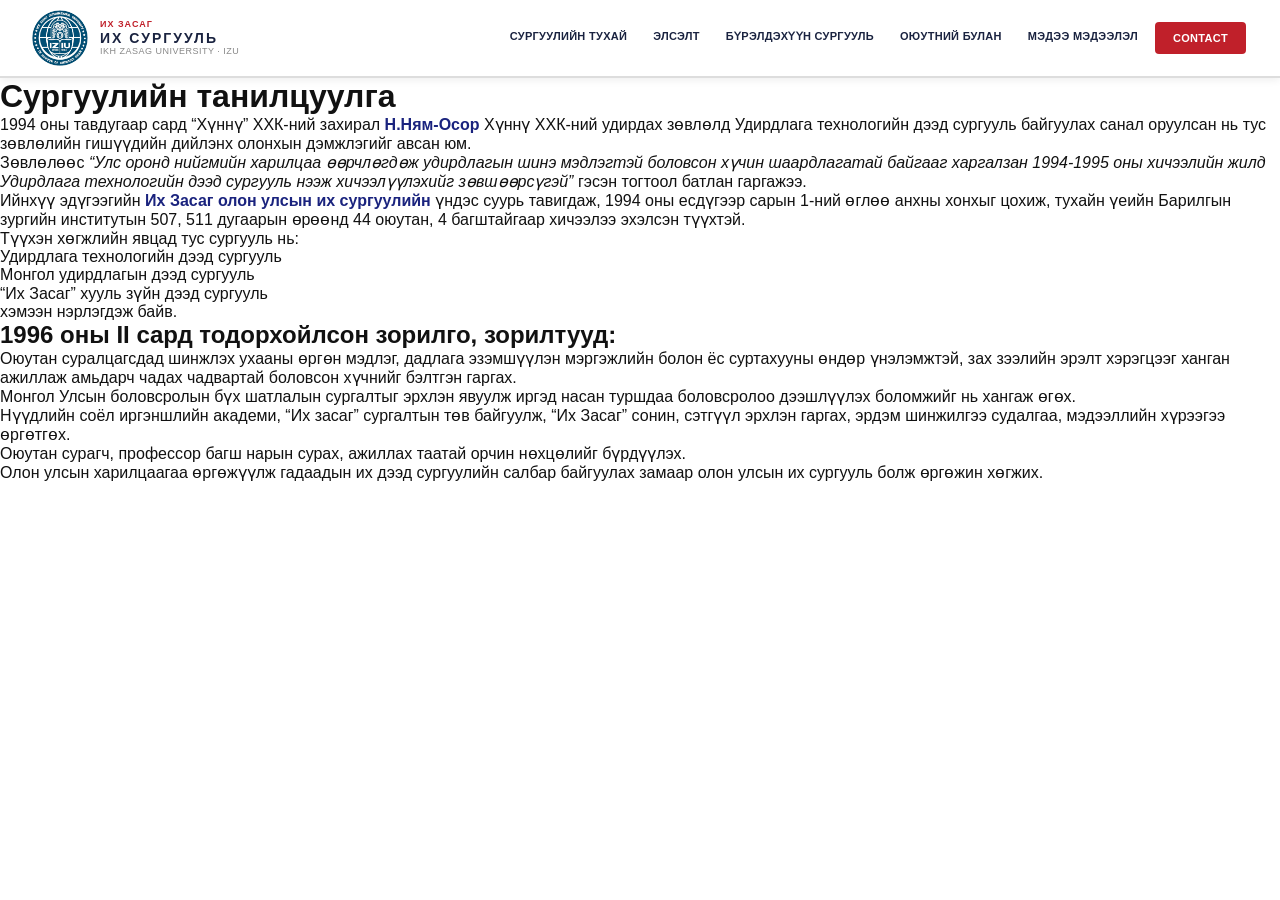
==== bureldehuun surguul.html @ c8da53c2 "Add files via upload" ====
<!DOCTYPE html>
<html lang="en">
<head>
    <meta charset="UTF-8">
    <meta name="viewport" content="width=device-width, initial-scale=1.0">
    <title>Document</title>
    <link rel="stylesheet" href="style.css">
</head>
<body>
    <nav>
  <a class="logo-area" href="index.html">
    <div class="logo-circle">
     <img src="IKH ZASAG.png" alt="ИХ ЗАСАГ УНИВЕРСИТЕТ">
    </div>
    <div class="logo-text-block">
      <div class="l1">ИХ ЗАСАГ</div>
      <div class="l2">ИХ СУРГУУЛЬ</div>
      <div class="l3">IKH ZASAG UNIVERSITY · IZU</div>
    </div>
  </a>
  <ul class="nav-links">
    <li><a href="surguuliin tuhai.html">Сургуулийн тухай</a></li>
    <li><a href="elselt.html">Элсэлт</a></li>
    <li><a href="bureldehuun surguul.html">Бүрэлдэхүүн сургууль</a></li>
    <li><a href="oyutniin bulan.html">Оюутний булан</a></li>
    <li><a href="medee medeelel.html">Мэдээ мэдээлэл</a></li>
    <li><a href="contact.html" class="nav-contact">Contact</a></li>
  </ul>
</nav>
<div class="tuhai-content">
    <h1>Сургуулийн танилцуулга</h1>

    <p>
        1994 оны тавдугаар сард “Хүннү” ХХК-ний захирал <span class="highlight">Н.Ням-Осор</span> Хүннү ХХК-ний удирдах зөвлөлд Удирдлага технологийн дээд сургууль байгуулах санал оруулсан нь тус зөвлөлийн гишүүдийн дийлэнх олонхын дэмжлэгийг авсан юм.
    </p>

    <p>
        Зөвлөлөөс <em>“Улс оронд нийгмийн харилцаа өөрчлөгдөж удирдлагын шинэ мэдлэгтэй боловсон хүчин шаардлагатай байгааг харгалзан 1994-1995 оны хичээлийн жилд Удирдлага технологийн дээд сургууль нээж хичээлүүлэхийг зөвшөөрсүгэй”</em> гэсэн тогтоол батлан гаргажээ.
    </p>

    <p>
        Ийнхүү эдүгээгийн <span class="highlight">Их Засаг олон улсын их сургуулийн</span> үндэс суурь тавигдаж, 1994 оны есдүгээр сарын 1-ний өглөө анхны хонхыг цохиж, тухайн үеийн Барилгын зургийн институтын 507, 511 дугаарын өрөөнд 44 оюутан, 4 багштайгаар хичээлээ эхэлсэн түүхтэй.
    </p>

    <p>
        Түүхэн хөгжлийн явцад тус сургууль нь:
        <ul>
            <li>Удирдлага технологийн дээд сургууль</li>
            <li>Монгол удирдлагын дээд сургууль</li>
            <li>“Их Засаг” хууль зүйн дээд сургууль</li>
        </ul>
        хэмээн нэрлэгдэж байв.
    </p>

    <h2>1996 оны II сард тодорхойлсон зорилго, зорилтууд:</h2>

    <ul>
        <li>Оюутан суралцагсдад шинжлэх ухааны өргөн мэдлэг, дадлага эзэмшүүлэн мэргэжлийн болон ёс суртахууны өндөр үнэлэмжтэй, зах зээлийн эрэлт хэрэгцээг ханган ажиллаж амьдарч чадах чадвартай боловсон хүчнийг бэлтгэн гаргах.</li>
        <li>Монгол Улсын боловсролын бүх шатлалын сургалтыг эрхлэн явуулж иргэд насан туршдаа боловсролоо дээшлүүлэх боломжийг нь хангаж өгөх.</li>
        <li>Нүүдлийн соёл иргэншлийн академи, “Их засаг” сургалтын төв байгуулж, “Их Засаг” сонин, сэтгүүл эрхлэн гаргах, эрдэм шинжилгээ судалгаа, мэдээллийн хүрээгээ өргөтгөх.</li>
        <li>Оюутан сурагч, профессор багш нарын сурах, ажиллах таатай орчин нөхцөлийг бүрдүүлэх.</li>
        <li>Олон улсын харилцаагаа өргөжүүлж гадаадын их дээд сургуулийн салбар байгуулах замаар олон улсын их сургууль болж өргөжин хөгжих.</li>
    </ul>
</div>
</body>
</html>
---- style.css ----
* { margin:0; padding:0; box-sizing:border-box; }
body { font-family:'Montserrat',sans-serif; color:#111; background:#fff; overflow-x:hidden; }

/* NAV */
nav {
  display:flex; align-items:center; justify-content:space-between;
  padding:0 30px; background:#fff; border-bottom:2px solid #ddd;
  box-shadow:0 2px 8px rgba(0,0,0,.07); position:sticky; top:0; z-index:100;
}
.logo-area { display:flex; align-items:center; gap:10px; padding:8px 0; text-decoration:none; }
.logo-circle {
  width:60px; height:60px; 
}
.logo-circle img { width:60px; height:px; }
.logo-text-block { line-height:1.2; }
.logo-text-block .l1 { font-size:9px; color:#c0202a; font-weight:700; letter-spacing:1px; }
.logo-text-block .l2 { font-size:14px; font-weight:900; color:#1a2340; letter-spacing:2px; }
.logo-text-block .l3 { font-size:9px; color:#888; letter-spacing:.5px; }
.nav-links { display:flex; list-style:none; gap:0; }
.nav-links a {
  display:block; padding:18px 13px; text-decoration:none;
  color:#1a2340; font-size:11px; font-weight:700; letter-spacing:.3px;
  text-transform:uppercase; border-bottom:3px solid transparent;
  transition:color .2s, border-color .2s;
}
.nav-links a:hover { color:#c0202a; border-bottom-color:#c0202a; }
.nav-contact { background:#c0202a !important; color:#fff !important; padding:10px 18px !important; border-radius:4px; margin:10px 4px; border:none !important; }
.nav-contact:hover { background:#9a1520 !important; }

/* HERO */
.hero { display:flex; height:390px; overflow:hidden; }
.hero-left {
  flex:1; background:#fff;
  display:flex; flex-direction:column; justify-content:center;
  padding:50px 50px 50px 50px;
}
.hero-title {
  font-size:36px; font-weight:900; color:#1a2340;
  line-height:1.1; letter-spacing:-1px; margin-bottom:28px;
}
.hero-title span { display:block; }
.btn-enroll {
  display:inline-block; background:#f0c040; color:#1a2340;
  font-size:12px; font-weight:800; padding:14px 28px; border-radius:4px;
  text-decoration:none; letter-spacing:1px; text-transform:uppercase;
  transition:background .2s; width:fit-content;
}
.btn-enroll:hover { background:#ffd840; }

.hero-right {
  flex:1.3; position:relative; overflow:hidden;
}
.hero-right img {
  width:100%; height:100%; object-fit:cover; object-position:center top;
  display:block;
}

/* PROGRAMS */
.programs { background:#f5f6f8; padding:50px 40px; }
.prog-grid { display:grid; grid-template-columns:repeat(4,1fr); gap:20px; max-width:1100px; margin:0 auto; }
.prog-card {
  background:#fff; border-radius:10px; padding:32px 20px; text-align:center;
  box-shadow:0 2px 12px rgba(0,0,0,.07);
  transition:transform .25s, box-shadow .25s; border-top:4px solid #e8eaed;
}
.prog-card:hover { transform:translateY(-5px); box-shadow:0 10px 30px rgba(0,0,0,.13); border-top-color:#c0202a; }
.prog-icon { font-size:44px; margin-bottom:16px; display:block; }
.prog-name {
  font-size:13px; font-weight:800; color:#1a2340;
  letter-spacing:.5px; text-transform:uppercase;
  margin-bottom:20px; min-height:36px;
  display:flex; align-items:center; justify-content:center;
}
.btn-more {
  display:inline-block; background:#c0202a; color:#fff;
  font-size:11px; font-weight:700; padding:9px 22px; border-radius:4px;
  text-decoration:none; letter-spacing:.5px; text-transform:lowercase;
  transition:background .2s;
}
.btn-more:hover { background:#9a1520; }

/* NEWS */
.news-section { padding:50px 40px; background:#fff; }
.sec-title {
  text-align:center; font-size:26px; font-weight:900;
  color:#1a2340; letter-spacing:1px; margin-bottom:36px;
  text-transform:uppercase;
}
.sec-title::after {
  content:''; display:block; width:50px; height:4px;
  background:#c0202a; margin:12px auto 0; border-radius:2px;
}
.news-grid { display:grid; grid-template-columns:repeat(3,1fr); gap:24px; max-width:1100px; margin:0 auto; }
.news-card {
  border-radius:10px; overflow:hidden;
  box-shadow:0 2px 12px rgba(0,0,0,.08);
  transition:transform .25s, box-shadow .25s; cursor:pointer;
}
.news-card:hover { transform:translateY(-4px); box-shadow:0 10px 28px rgba(0,0,0,.14); }
.news-img {
  height:180px; background:linear-gradient(135deg,#1a2340,#2a3a6a);
  display:flex; align-items:center; justify-content:center; position:relative;
}
.news-img-inner {
  background:rgba(255,255,255,.1); border:2px solid rgba(255,255,255,.2);
  border-radius:8px; padding:14px 20px; text-align:center;
}
.news-img-inner .uni { font-size:28px; }
.news-img-inner .tag { color:#f0c040; font-size:10px; font-weight:700; letter-spacing:2px; }
.news-label {
  position:absolute; top:10px; left:10px;
  background:#c0202a; color:#fff; font-size:9px;
  font-weight:700; padding:3px 8px; border-radius:2px; letter-spacing:1px;
}
.news-body { padding:18px; background:#fff; }
.news-date { font-size:10px; color:#999; margin-bottom:7px; font-weight:600; }
.news-title { font-size:13px; font-weight:700; color:#1a2340; line-height:1.5; }

/* FOOTER */
footer { background:#0f1625; color:rgba(255,255,255,.7); padding:50px 40px 24px; }
.footer-inner { max-width:1100px; margin:0 auto; }
.footer-grid {
  display:grid; grid-template-columns:1.5fr 1fr 1fr 1fr;
  gap:40px; border-bottom:1px solid rgba(255,255,255,.1);
  padding-bottom:36px; margin-bottom:24px;
}
.footer-logo { display:flex; align-items:center; gap:12px; margin-bottom:16px; }
.footer-logo-circle {
  width:50px; height:50px; border-radius:50%;
  display:flex; align-items:center; justify-content:center; flex-shrink:0;
  overflow:hidden;
}
.footer-logo-circle img { width:50px; height:50px; object-fit:cover; }
.footer-logo-text .m { font-size:13px; font-weight:900; color:#fff; letter-spacing:2px; }
.footer-logo-text .s { font-size:9px; color:rgba(255,255,255,.45); letter-spacing:.5px; }
.footer-dept { list-style:none; display:flex; flex-direction:column; gap:5px; }
.footer-dept li { font-size:11px; color:rgba(255,255,255,.55); padding-left:12px; position:relative; line-height:1.5; }
.footer-dept li::before { content:'•'; position:absolute; left:0; color:#c0202a; }
.fcol-title {
  font-size:11px; font-weight:800; color:#fff; letter-spacing:1px;
  text-transform:uppercase; margin-bottom:16px; padding-bottom:8px;
  border-bottom:2px solid #c0202a; display:inline-block;
}
.flinks { list-style:none; display:flex; flex-direction:column; gap:9px; }
.flinks a { color:rgba(255,255,255,.6); text-decoration:none; font-size:12px; transition:color .2s; }
.flinks a:hover { color:#f0c040; }
.fcontact { display:flex; gap:10px; margin-bottom:10px; font-size:12px; color:rgba(255,255,255,.65); }
.fcontact .ico { flex-shrink:0; }
.footer-bottom {
  display:flex; justify-content:space-between; align-items:center;
  font-size:11px; color:rgba(255,255,255,.35);
}
.footer-bottom a { color:rgba(255,255,255,.4); text-decoration:none; margin-left:16px; }

@media(max-width:900px) {
  .hero { flex-direction:column; height:auto; }
  .hero-left { padding:40px 30px; }
  .hero-right { height:260px; }
  .prog-grid { grid-template-columns:repeat(2,1fr); }
  .news-grid { grid-template-columns:1fr 1fr; }
  .footer-grid { grid-template-columns:1fr 1fr; }
  .nav-links { display:none; }
}
.tuhai body {
            font-family: 'Arial', sans-serif;
            line-height: 1.6;
            color: #333;
            max-width: 800px;
            margin: 0 auto;
            padding: 20px;
            background-color: #f9f9f9;
        }
        .tuhai container {
            background-color: #fff;
            padding: 40px;
            border-radius: 8px;
            box-shadow: 0 4px 15px rgba(0,0,0,0.1);
        }
        .tuhai h1 {
            color: #1a237e;
            text-align: center;
            border-bottom: 2px solid #1a237e;
            padding-bottom: 10px;
        }
        .tuhai h2 {
            color: #c62828;
            margin-top: 30px;
            font-size: 1.4em;
        }
        .tuhai p {
            margin-bottom: 15px;
            text-align: justify;
        }
        .tuhai ul {
            list-style-type: none;
            padding: 0;
        }
        .tuhai li {
            background: #f1f1f1;
            margin-bottom: 10px;
            padding: 15px;
            border-left: 5px solid #1a237e;
            border-radius: 4px;
        }
        .highlight {
            font-weight: bold;
            color: #1a237e;
        }
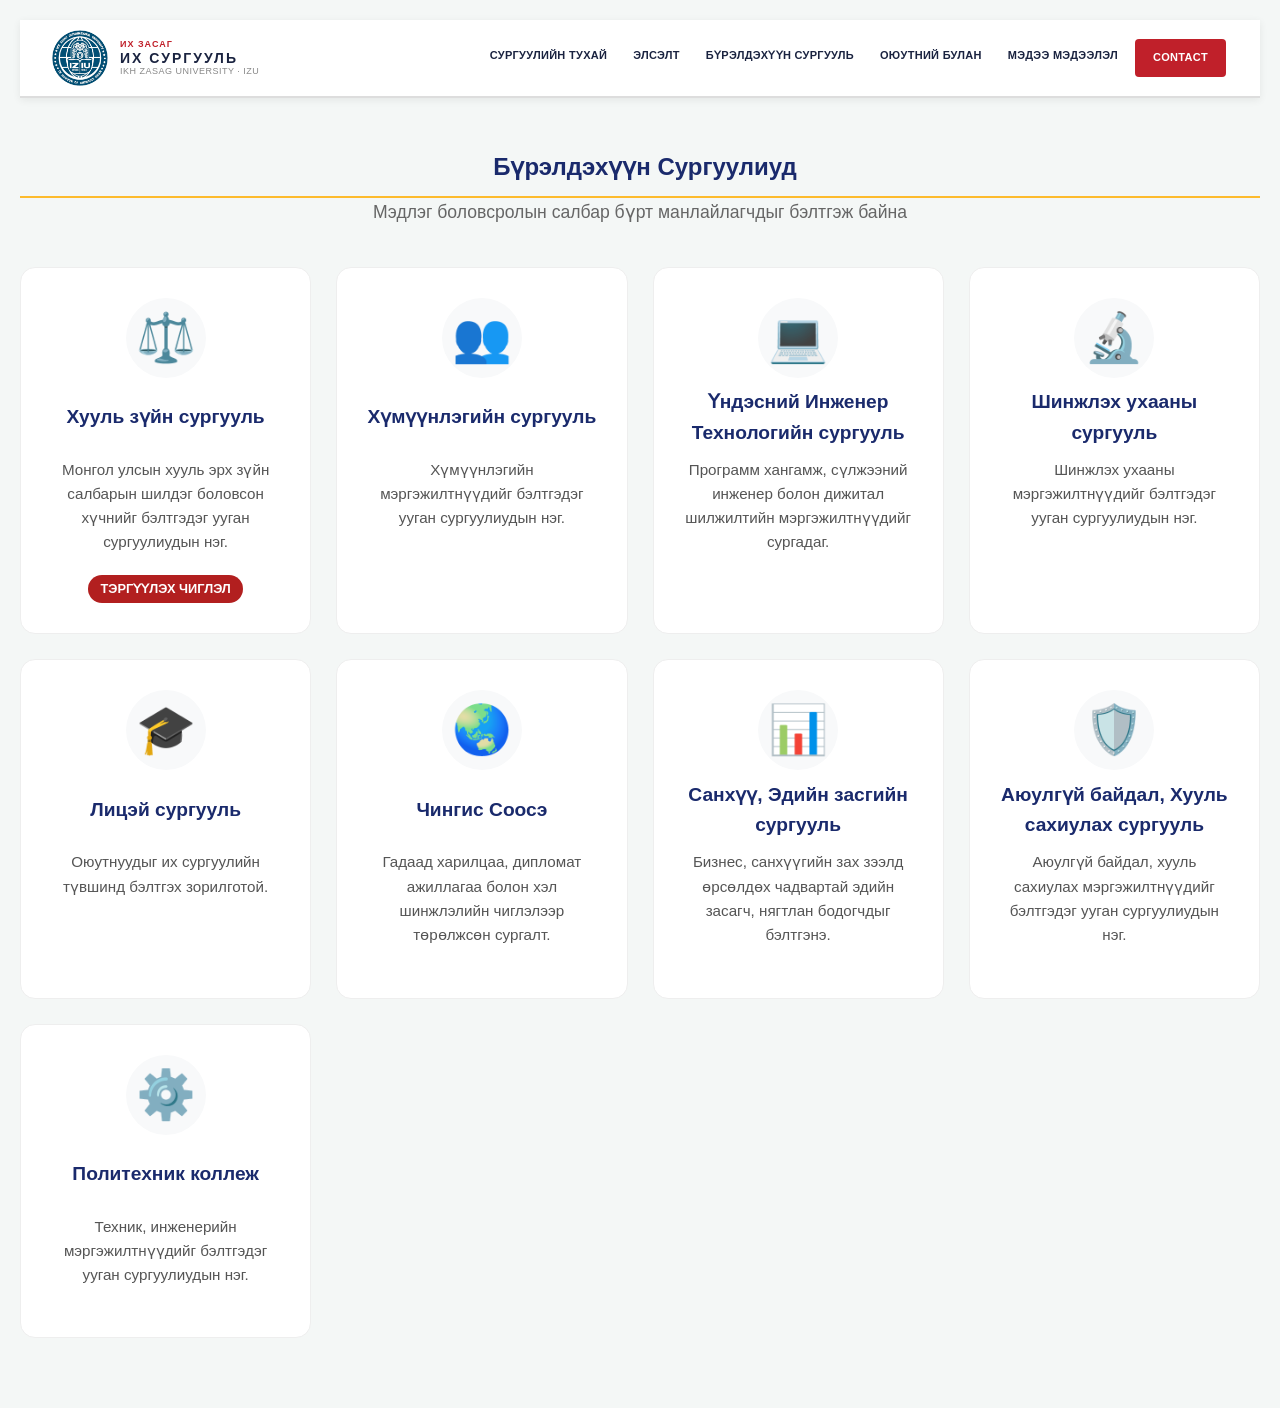
==== commit d3355c8e: "Add files via upload" ====
--- a/bureldehuun surguul.html
+++ b/bureldehuun surguul.html
@@ -27,40 +27,64 @@
     <li><a href="contact.html" class="nav-contact">Contact</a></li>
   </ul>
 </nav>
-<div class="tuhai-content">
-    <h1>Сургуулийн танилцуулга</h1>
+<section class="departments-section">
+    <div class="section-title">
+        <h2><span class="icon"></span> Бүрэлдэхүүн Сургуулиуд</h2>
+        <p>Мэдлэг боловсролын салбар бүрт манлайлагчдыг бэлтгэж байна</p>
+    </div>
 
-    <p>
-        1994 оны тавдугаар сард “Хүннү” ХХК-ний захирал <span class="highlight">Н.Ням-Осор</span> Хүннү ХХК-ний удирдах зөвлөлд Удирдлага технологийн дээд сургууль байгуулах санал оруулсан нь тус зөвлөлийн гишүүдийн дийлэнх олонхын дэмжлэгийг авсан юм.
-    </p>
-
-    <p>
-        Зөвлөлөөс <em>“Улс оронд нийгмийн харилцаа өөрчлөгдөж удирдлагын шинэ мэдлэгтэй боловсон хүчин шаардлагатай байгааг харгалзан 1994-1995 оны хичээлийн жилд Удирдлага технологийн дээд сургууль нээж хичээлүүлэхийг зөвшөөрсүгэй”</em> гэсэн тогтоол батлан гаргажээ.
-    </p>
-
-    <p>
-        Ийнхүү эдүгээгийн <span class="highlight">Их Засаг олон улсын их сургуулийн</span> үндэс суурь тавигдаж, 1994 оны есдүгээр сарын 1-ний өглөө анхны хонхыг цохиж, тухайн үеийн Барилгын зургийн институтын 507, 511 дугаарын өрөөнд 44 оюутан, 4 багштайгаар хичээлээ эхэлсэн түүхтэй.
-    </p>
-
-    <p>
-        Түүхэн хөгжлийн явцад тус сургууль нь:
-        <ul>
-            <li>Удирдлага технологийн дээд сургууль</li>
-            <li>Монгол удирдлагын дээд сургууль</li>
-            <li>“Их Засаг” хууль зүйн дээд сургууль</li>
-        </ul>
-        хэмээн нэрлэгдэж байв.
-    </p>
-
-    <h2>1996 оны II сард тодорхойлсон зорилго, зорилтууд:</h2>
-
-    <ul>
-        <li>Оюутан суралцагсдад шинжлэх ухааны өргөн мэдлэг, дадлага эзэмшүүлэн мэргэжлийн болон ёс суртахууны өндөр үнэлэмжтэй, зах зээлийн эрэлт хэрэгцээг ханган ажиллаж амьдарч чадах чадвартай боловсон хүчнийг бэлтгэн гаргах.</li>
-        <li>Монгол Улсын боловсролын бүх шатлалын сургалтыг эрхлэн явуулж иргэд насан туршдаа боловсролоо дээшлүүлэх боломжийг нь хангаж өгөх.</li>
-        <li>Нүүдлийн соёл иргэншлийн академи, “Их засаг” сургалтын төв байгуулж, “Их Засаг” сонин, сэтгүүл эрхлэн гаргах, эрдэм шинжилгээ судалгаа, мэдээллийн хүрээгээ өргөтгөх.</li>
-        <li>Оюутан сурагч, профессор багш нарын сурах, ажиллах таатай орчин нөхцөлийг бүрдүүлэх.</li>
-        <li>Олон улсын харилцаагаа өргөжүүлж гадаадын их дээд сургуулийн салбар байгуулах замаар олон улсын их сургууль болж өргөжин хөгжих.</li>
-    </ul>
-</div>
+    <div class="dept-grid">
+        <div class="dept-card">
+            <div class="dept-icon">⚖️</div>
+            <h3>Хууль зүйн сургууль</h3>
+            <p>Монгол улсын хууль эрх зүйн салбарын шилдэг боловсон хүчнийг бэлтгэдэг ууган сургуулиудын нэг.</p>
+            <span class="tag">Тэргүүлэх чиглэл</span>
+        </div>
+        <div class="dept-card">
+            <div class="dept-icon">👥</div>
+            <h3>Хүмүүнлэгийн сургууль</h3>
+            <p>Хүмүүнлэгийн мэргэжилтнүүдийг бэлтгэдэг ууган сургуулиудын нэг.</p>
+        </div>
+        <div class="dept-card">
+            <div class="dept-icon">💻</div>
+            <h3>Үндэсний Инженер Технологийн сургууль</h3>
+            <p>Программ хангамж, сүлжээний инженер болон дижитал шилжилтийн мэргэжилтнүүдийг сургадаг.</p>
+        </div>
+        <div class="dept-card">
+            <div class="dept-icon">🔬</div>
+            <h3>Шинжлэх ухааны сургууль</h3>
+            <p>Шинжлэх ухааны мэргэжилтнүүдийг бэлтгэдэг ууган сургуулиудын нэг.</p>
+        </div>
+        
+         <div class="dept-card">
+            <div class="dept-icon">🎓</div>
+            <h3>Лицэй сургууль</h3>
+            <p>Оюутнуудыг их сургуулийн түвшинд бэлтгэх зорилготой.</p>
+        </div>
+       
+        <div class="dept-card">
+            <div class="dept-icon">🌏</div>
+            <h3>Чингис Соосэ</h3>
+            <p>Гадаад харилцаа, дипломат ажиллагаа болон хэл шинжлэлийн чиглэлээр төрөлжсөн сургалт.</p>
+        </div>
+        <div class="dept-card">
+            <div class="dept-icon">📊</div>
+            <h3>Санхүү, Эдийн засгийн сургууль</h3>
+            <p>Бизнес, санхүүгийн зах зээлд өрсөлдөх чадвартай эдийн засагч, нягтлан бодогчдыг бэлтгэнэ.</p>
+        </div>
+        <div class="dept-card">
+            <div class="dept-icon">🛡️</div>
+            <h3>Аюулгүй байдал, Хууль сахиулах сургууль</h3>
+            <p>Аюулгүй байдал, хууль сахиулах мэргэжилтнүүдийг бэлтгэдэг ууган сургуулиудын нэг.</p>
+        </div>
+        
+         <div class="dept-card">
+            <div class="dept-icon">⚙️</div>
+            <h3>Политехник коллеж</h3>
+            <p>Техник, инженерийн мэргэжилтнүүдийг бэлтгэдэг ууган сургуулиудын нэг.</p>
+        </div>
+       
+    </div>
+</section>
 </body>
 </html>
--- a/style.css
+++ b/style.css
@@ -205,4 +205,213 @@
         .highlight {
             font-weight: bold;
             color: #1a237e;
-        }+        }
+        body {
+    font-family: 'Segoe UI', Tahoma, Geneva, Verdana, sans-serif;
+    line-height: 1.6;
+    color: #333;
+    background-color: #f4f7f6;
+    margin: 0;
+    padding: 20px;
+}
+
+.container {
+    max-width: 900px;
+    margin: 0 auto;
+}
+
+/* Толгой хэсэг */
+.main-header {
+    text-align: center;
+    padding: 40px 0;
+    background: linear-gradient(135deg, #1a2a6c, #b21f1f, #fdbb2d);
+    color: white;
+    border-radius: 15px;
+    margin-bottom: 30px;
+    box-shadow: 0 4px 15px rgba(0,0,0,0.1);
+}
+
+.main-header h1 {
+    margin: 0;
+    font-size: 2.5rem;
+    text-transform: uppercase;
+    letter-spacing: 2px;
+}
+
+/* Карт загвар */
+.card {
+    background: white;
+    padding: 30px;
+    border-radius: 12px;
+    box-shadow: 0 2px 10px rgba(0,0,0,0.05);
+    margin-bottom: 30px;
+}
+
+h2 {
+    color: #1a2a6c;
+    border-bottom: 2px solid #fdbb2d;
+    padding-bottom: 10px;
+}
+
+/* Онцлох хэсэг */
+.highlight-box {
+    background-color: #fff9e6;
+    border-left: 5px solid #fdbb2d;
+    padding: 15px;
+    margin: 20px 0;
+    font-style: italic;
+}
+
+.name-list {
+    list-style: none;
+    padding: 0;
+}
+
+.name-list li {
+    background: #e9ecef;
+    margin: 5px 0;
+    padding: 10px;
+    border-radius: 5px;
+    border-left: 3px solid #1a2a6c;
+}
+
+/* Зорилгын Grid бүтэц */
+.grid-goals {
+    display: grid;
+    grid-template-columns: repeat(auto-fit, minmax(200px, 1fr));
+    gap: 20px;
+    margin-top: 20px;
+}
+
+.goal-item {
+    background: #fff;
+    padding: 20px;
+    border-radius: 10px;
+    border-top: 4px solid #b21f1f;
+    box-shadow: 0 4px 6px rgba(0,0,0,0.05);
+    transition: transform 0.3s ease;
+}
+
+.goal-item:hover {
+    transform: translateY(-5px);
+}
+
+.goal-item h3 {
+    font-size: 1.1rem;
+    color: #b21f1f;
+    margin-top: 0;
+}
+
+.icon {
+    margin-right: 10px;
+}
+
+/* Гар утсанд зориулсан тохиргоо */
+@media (max-width: 600px) {
+    .main-header h1 {
+        font-size: 1.8rem;
+    }
+}
+/* Бүрэлдэхүүн сургуулиудын хэсэг */
+.departments-section {
+    margin-top: 50px;
+    padding-bottom: 50px;
+}
+
+.section-title {
+    text-align: center;
+    margin-bottom: 40px;
+}
+
+.section-title p {
+    color: #666;
+    font-size: 1.1rem;
+}
+
+/* Grid тохиргоо */
+.dept-grid {
+    display: grid;
+    grid-template-columns: repeat(auto-fill, minmax(280px, 1fr));
+    gap: 25px;
+}
+
+/* Карт бүрийн загвар */
+.dept-card {
+    background: #ffffff;
+    border: 1px solid #eee;
+    border-radius: 15px;
+    padding: 30px;
+    text-align: center;
+    transition: all 0.3s ease;
+    position: relative;
+    overflow: hidden;
+    display: flex;
+    flex-direction: column;
+    align-items: center;
+}
+
+.dept-card:hover {
+    transform: translateY(-10px);
+    box-shadow: 0 15px 30px rgba(0,0,0,0.1);
+    border-color: #1a2a6c;
+}
+
+/* Дүрс (Icon) */
+.dept-icon {
+    font-size: 3rem;
+    margin-bottom: 15px;
+    background: #f8f9fa;
+    width: 80px;
+    height: 80px;
+    line-height: 80px;
+    border-radius: 50%;
+    transition: background 0.3s ease;
+}
+
+.dept-card:hover .dept-icon {
+    background: #1a2a6c;
+    color: white;
+    filter: grayscale(0);
+}
+
+.dept-card h3 {
+    font-size: 1.2rem;
+    color: #1a2a6c;
+    margin-bottom: 15px;
+    height: 50px; /* Нэрийг жигд харагдуулахын тулд */
+    display: flex;
+    align-items: center;
+}
+
+.dept-card p {
+    font-size: 0.95rem;
+    color: #555;
+    margin-bottom: 20px;
+}
+
+/* Шошго (Tag) */
+.tag {
+    background: #b21f1f;
+    color: white;
+    padding: 4px 12px;
+    border-radius: 20px;
+    font-size: 0.8rem;
+    text-transform: uppercase;
+    font-weight: bold;
+}
+
+/* Хөдөлгөөнт эффект - Гэрэлтэх */
+.dept-card::before {
+    content: '';
+    position: absolute;
+    top: 0;
+    left: -100%;
+    width: 100%;
+    height: 100%;
+    background: linear-gradient(120deg, transparent, rgba(255,255,255,0.3), transparent);
+    transition: 0.5s;
+}
+
+.dept-card:hover::before {
+    left: 100%;
+}
